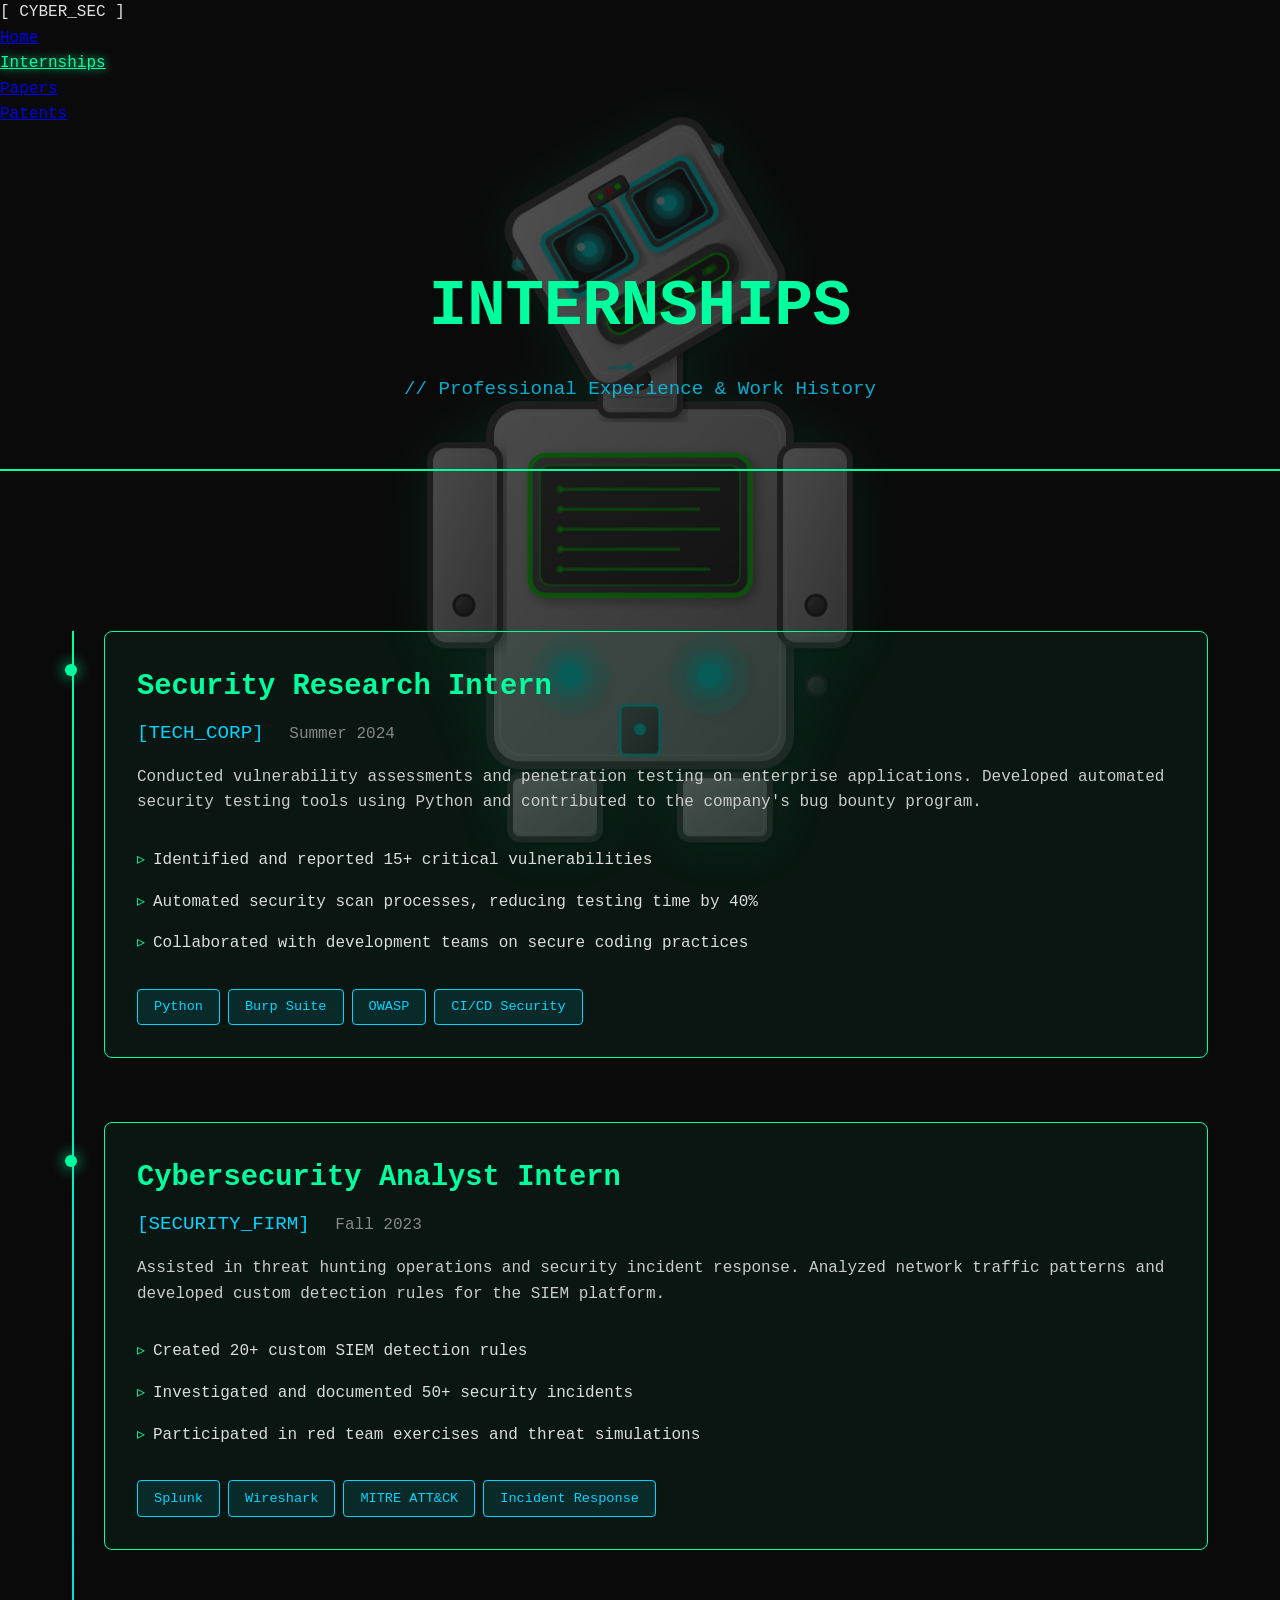
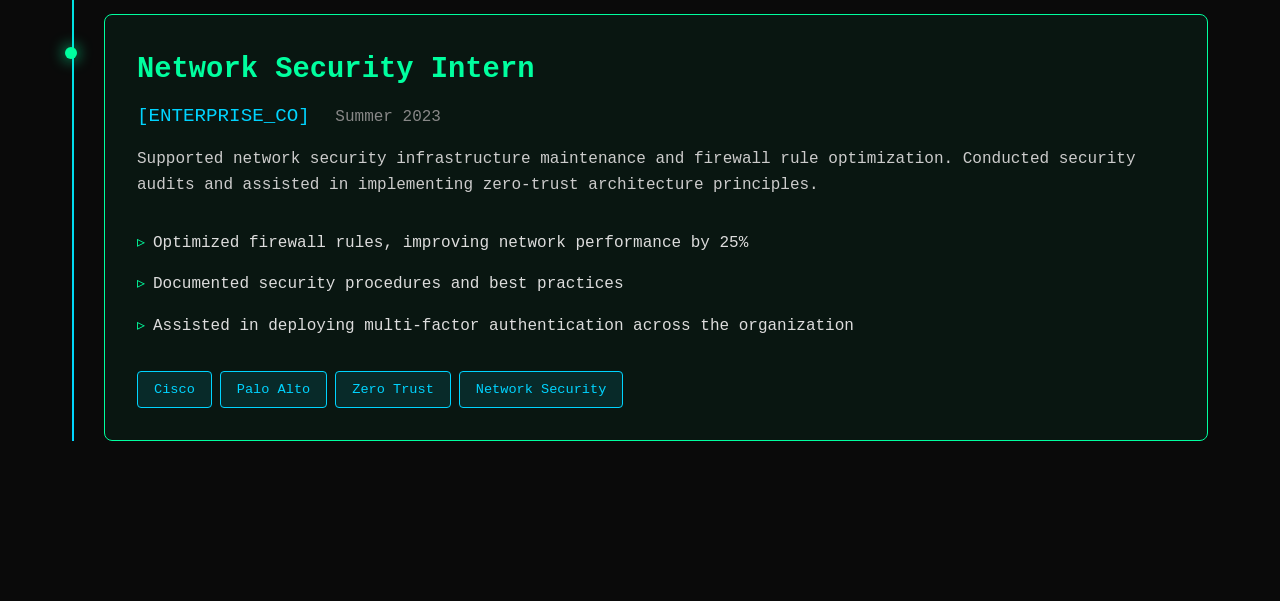
==== internships.html @ 196f6149 "Technical Specification ## ✅ **Loading Screen** - Sequential thrilling messages: "INITIALIZING SYSTE" ====
<!DOCTYPE html>
<html lang="en">
<head>
    <meta charset="UTF-8">
    <meta name="viewport" content="width=device-width, initial-scale=1.0">
    <meta name="description" content="Cybersecurity Internships & Work Experience">
    <title>Internships | Cybersecurity Portfolio</title>
    <link rel="stylesheet" href="css/style.css">
    <link rel="stylesheet" href="css/robot.css">
</head>
<body>
    <div id="robot-container">
        <svg xmlns="http://www.w3.org/2000/svg" viewBox="0 0 300 400" width="300" height="400">
            <defs>
                <linearGradient id="bodyGradient" x1="0%" y1="0%" x2="100%" y2="100%">
                    <stop offset="0%" style="stop-color:#E0E0E0;stop-opacity:1" />
                    <stop offset="50%" style="stop-color:#B8B8B8;stop-opacity:1" />
                    <stop offset="100%" style="stop-color:#909090;stop-opacity:1" />
                </linearGradient>
                <linearGradient id="headGradient" x1="0%" y1="0%" x2="100%" y2="100%">
                    <stop offset="0%" style="stop-color:#F0F0F0;stop-opacity:1" />
                    <stop offset="50%" style="stop-color:#C8C8C8;stop-opacity:1" />
                    <stop offset="100%" style="stop-color:#A0A0A0;stop-opacity:1" />
                </linearGradient>
                <linearGradient id="darkMetal" x1="0%" y1="0%" x2="100%" y2="100%">
                    <stop offset="0%" style="stop-color:#707070;stop-opacity:1" />
                    <stop offset="50%" style="stop-color:#505050;stop-opacity:1" />
                    <stop offset="100%" style="stop-color:#303030;stop-opacity:1" />
                </linearGradient>
                <radialGradient id="glowGreen" cx="50%" cy="50%" r="50%">
                    <stop offset="0%" style="stop-color:#00FF00;stop-opacity:1" />
                    <stop offset="100%" style="stop-color:#00FF00;stop-opacity:0.3" />
                </radialGradient>
                <radialGradient id="glowCyan" cx="50%" cy="50%" r="50%">
                    <stop offset="0%" style="stop-color:#00FFFF;stop-opacity:1" />
                    <stop offset="100%" style="stop-color:#00FFFF;stop-opacity:0.3" />
                </radialGradient>
                <filter id="metallic">
                    <feGaussianBlur in="SourceAlpha" stdDeviation="3"/>
                    <feOffset dx="2" dy="2" result="offsetblur"/>
                    <feFlood flood-color="#000000" flood-opacity="0.4"/>
                    <feComposite in2="offsetblur" operator="in"/>
                    <feMerge>
                        <feMergeNode/>
                        <feMergeNode in="SourceGraphic"/>
                    </feMerge>
                </filter>
            </defs>
            
            <g id="robot-body">
                <rect x="75" y="180" width="150" height="180" rx="15" fill="url(#bodyGradient)" stroke="#505050" stroke-width="4" filter="url(#metallic)"/>
                <rect x="80" y="185" width="140" height="170" rx="12" fill="none" stroke="#F0F0F0" stroke-width="1" opacity="0.3"/>
                
                <rect x="45" y="200" width="35" height="100" rx="8" fill="url(#bodyGradient)" stroke="#505050" stroke-width="3" filter="url(#metallic)"/>
                <rect x="220" y="200" width="35" height="100" rx="8" fill="url(#bodyGradient)" stroke="#505050" stroke-width="3" filter="url(#metallic)"/>
                
                <rect x="48" y="205" width="29" height="90" rx="6" fill="none" stroke="#F0F0F0" stroke-width="1" opacity="0.2"/>
                <rect x="223" y="205" width="29" height="90" rx="6" fill="none" stroke="#F0F0F0" stroke-width="1" opacity="0.2"/>
                
                <circle cx="62" cy="280" r="5" fill="url(#darkMetal)" stroke="#303030" stroke-width="1.5"/>
                <circle cx="62" cy="320" r="5" fill="url(#darkMetal)" stroke="#303030" stroke-width="1.5"/>
                <circle cx="238" cy="280" r="5" fill="url(#darkMetal)" stroke="#303030" stroke-width="1.5"/>
                <circle cx="238" cy="320" r="5" fill="url(#darkMetal)" stroke="#303030" stroke-width="1.5"/>
                
                <rect x="85" y="365" width="45" height="32" rx="5" fill="url(#bodyGradient)" stroke="#505050" stroke-width="3" filter="url(#metallic)"/>
                <rect x="170" y="365" width="45" height="32" rx="5" fill="url(#bodyGradient)" stroke="#505050" stroke-width="3" filter="url(#metallic)"/>
                <rect x="88" y="368" width="39" height="26" rx="3" fill="none" stroke="#F0F0F0" stroke-width="1" opacity="0.2"/>
                <rect x="173" y="368" width="39" height="26" rx="3" fill="none" stroke="#F0F0F0" stroke-width="1" opacity="0.2"/>
                
                <rect x="95" y="205" width="110" height="70" rx="8" fill="url(#darkMetal)" stroke="#00FF00" stroke-width="2.5" opacity="0.9" filter="url(#metallic)"/>
                <rect x="100" y="210" width="100" height="60" rx="5" fill="#1A1A1A" stroke="#00FF00" stroke-width="1" opacity="0.5"/>
                
                <line x1="110" y1="222" x2="190" y2="222" stroke="#00FF00" stroke-width="1.5" opacity="0.7"/>
                <line x1="110" y1="232" x2="180" y2="232" stroke="#00FF00" stroke-width="1.5" opacity="0.7"/>
                <line x1="110" y1="242" x2="190" y2="242" stroke="#00FF00" stroke-width="1.5" opacity="0.7"/>
                <line x1="110" y1="252" x2="170" y2="252" stroke="#00FF00" stroke-width="1.5" opacity="0.7"/>
                <line x1="110" y1="262" x2="185" y2="262" stroke="#00FF00" stroke-width="1.5" opacity="0.7"/>
                
                <circle cx="110" cy="222" r="2" fill="url(#glowGreen)"/>
                <circle cx="110" cy="232" r="2" fill="url(#glowGreen)"/>
                <circle cx="110" cy="242" r="2" fill="url(#glowGreen)"/>
                <circle cx="110" cy="252" r="2" fill="url(#glowGreen)"/>
                <circle cx="110" cy="262" r="2" fill="url(#glowGreen)"/>
                
                <circle cx="115" cy="315" r="20" fill="url(#glowCyan)" opacity="0.4" filter="url(#metallic)"/>
                <circle cx="115" cy="315" r="12" fill="url(#glowCyan)" opacity="0.8"/>
                <circle cx="115" cy="315" r="6" fill="#00FFFF"/>
                <circle cx="185" cy="315" r="20" fill="url(#glowCyan)" opacity="0.4" filter="url(#metallic)"/>
                <circle cx="185" cy="315" r="12" fill="url(#glowCyan)" opacity="0.8"/>
                <circle cx="185" cy="315" r="6" fill="#00FFFF"/>
                
                <rect x="140" y="330" width="20" height="25" rx="3" fill="url(#darkMetal)" stroke="#00FFFF" stroke-width="1.5" opacity="0.8"/>
                <circle cx="150" cy="342" r="3" fill="#00FFFF" opacity="0.9"/>
            </g>
            
            <g id="robot-neck">
                <rect x="130" y="150" width="40" height="35" rx="5" fill="url(#bodyGradient)" stroke="#505050" stroke-width="3" filter="url(#metallic)"/>
                <rect x="133" y="153" width="34" height="29" rx="3" fill="none" stroke="#F0F0F0" stroke-width="1" opacity="0.2"/>
                <circle cx="150" cy="167" r="5" fill="url(#darkMetal)" stroke="#303030" stroke-width="1"/>
                <line x1="135" y1="158" x2="165" y2="158" stroke="#707070" stroke-width="1" opacity="0.5"/>
                <line x1="135" y1="176" x2="165" y2="176" stroke="#707070" stroke-width="1" opacity="0.5"/>
            </g>
            
            <g id="robot-head" transform-origin="150 100">
                <rect x="95" y="55" width="110" height="100" rx="12" fill="url(#headGradient)" stroke="#505050" stroke-width="4" filter="url(#metallic)"/>
                <rect x="100" y="60" width="100" height="90" rx="10" fill="none" stroke="#F0F0F0" stroke-width="1" opacity="0.3"/>
                
                <rect x="108" y="72" width="38" height="35" rx="5" fill="url(#darkMetal)" stroke="#00FFFF" stroke-width="2.5" filter="url(#metallic)"/>
                <rect x="154" y="72" width="38" height="35" rx="5" fill="url(#darkMetal)" stroke="#00FFFF" stroke-width="2.5" filter="url(#metallic)"/>
                
                <rect x="112" y="76" width="30" height="27" rx="3" fill="#0A0A0A" stroke="#00FFFF" stroke-width="1" opacity="0.7"/>
                <rect x="158" y="76" width="30" height="27" rx="3" fill="#0A0A0A" stroke="#00FFFF" stroke-width="1" opacity="0.7"/>
                
                <circle cx="127" cy="89" r="12" fill="url(#glowCyan)" opacity="0.5"/>
                <circle cx="127" cy="89" r="8" fill="url(#glowCyan)" opacity="0.9"/>
                <circle cx="127" cy="89" r="4" fill="#00FFFF"/>
                <circle cx="173" cy="89" r="12" fill="url(#glowCyan)" opacity="0.5"/>
                <circle cx="173" cy="89" r="8" fill="url(#glowCyan)" opacity="0.9"/>
                <circle cx="173" cy="89" r="4" fill="#00FFFF"/>
                
                <circle cx="124" cy="86" r="2" fill="#FFFFFF" opacity="0.8"/>
                <circle cx="170" cy="86" r="2" fill="#FFFFFF" opacity="0.8"/>
                
                <rect x="112" y="118" width="76" height="20" rx="10" fill="url(#darkMetal)" stroke="#505050" stroke-width="2.5" filter="url(#metallic)"/>
                <rect x="116" y="122" width="68" height="12" rx="6" fill="#2A2A2A" stroke="#00FF00" stroke-width="1"/>
                
                <rect x="122" y="126" width="8" height="4" rx="1" fill="url(#glowGreen)"/>
                <rect x="134" y="126" width="8" height="4" rx="1" fill="url(#glowGreen)"/>
                <rect x="146" y="126" width="8" height="4" rx="1" fill="url(#glowGreen)"/>
                <rect x="158" y="126" width="8" height="4" rx="1" fill="url(#glowGreen)"/>
                <rect x="170" y="126" width="8" height="4" rx="1" fill="url(#glowGreen)"/>
                
                <polygon points="90,78 95,70 95,86" fill="url(#bodyGradient)" stroke="#505050" stroke-width="2" filter="url(#metallic)"/>
                <polygon points="210,78 205,70 205,86" fill="url(#bodyGradient)" stroke="#505050" stroke-width="2" filter="url(#metallic)"/>
                
                <circle cx="92" cy="78" r="3" fill="#00FFFF" opacity="0.6"/>
                <circle cx="208" cy="78" r="3" fill="#00FFFF" opacity="0.6"/>
                
                <line x1="105" y1="145" x2="115" y2="150" stroke="#00FFFF" stroke-width="1.5" opacity="0.7"/>
                <line x1="185" y1="145" x2="195" y2="150" stroke="#00FFFF" stroke-width="1.5" opacity="0.7"/>
                <circle cx="115" cy="150" r="2" fill="#00FFFF" opacity="0.8"/>
                <circle cx="195" cy="150" r="2" fill="#00FFFF" opacity="0.8"/>
                
                <rect x="140" y="65" width="20" height="8" rx="2" fill="url(#darkMetal)" stroke="#303030" stroke-width="1"/>
                <circle cx="145" cy="69" r="1.5" fill="#00FF00"/>
                <circle cx="150" cy="69" r="1.5" fill="#FF0000"/>
                <circle cx="155" cy="69" r="1.5" fill="#00FF00"/>
            </g>
        </svg>
    </div>
    
    <nav id="main-nav">
        <div class="nav-container">
            <div class="nav-logo">
                <span class="logo-bracket">[</span>
                <span class="logo-text">CYBER_SEC</span>
                <span class="logo-bracket">]</span>
            </div>
            <ul class="nav-menu">
                <li><a href="index.html" class="nav-link">Home</a></li>
                <li><a href="internships.html" class="nav-link active">Internships</a></li>
                <li><a href="papers.html" class="nav-link">Papers</a></li>
                <li><a href="patents.html" class="nav-link">Patents</a></li>
            </ul>
        </div>
    </nav>

    <main id="main-content">
        <section class="page-hero">
            <div class="container">
                <h1 class="page-title glitch" data-text="INTERNSHIPS">INTERNSHIPS</h1>
                <p class="page-subtitle">
                    <span class="code-comment">// Professional Experience & Work History</span>
                </p>
            </div>
        </section>

        <section class="section">
            <div class="container">
                <div class="experience-timeline">
                    <div class="experience-item">
                        <div class="experience-header">
                            <h3 class="experience-title">Security Research Intern</h3>
                            <span class="experience-company">[TECH_CORP]</span>
                            <span class="experience-date">Summer 2024</span>
                        </div>
                        <div class="experience-description">
                            <p>
                                Conducted vulnerability assessments and penetration testing on enterprise applications.
                                Developed automated security testing tools using Python and contributed to the company's
                                bug bounty program.
                            </p>
                            <ul class="experience-highlights">
                                <li><span class="bullet">▹</span>Identified and reported 15+ critical vulnerabilities</li>
                                <li><span class="bullet">▹</span>Automated security scan processes, reducing testing time by 40%</li>
                                <li><span class="bullet">▹</span>Collaborated with development teams on secure coding practices</li>
                            </ul>
                            <div class="experience-tech">
                                <span class="tech-tag">Python</span>
                                <span class="tech-tag">Burp Suite</span>
                                <span class="tech-tag">OWASP</span>
                                <span class="tech-tag">CI/CD Security</span>
                            </div>
                        </div>
                    </div>

                    <div class="experience-item">
                        <div class="experience-header">
                            <h3 class="experience-title">Cybersecurity Analyst Intern</h3>
                            <span class="experience-company">[SECURITY_FIRM]</span>
                            <span class="experience-date">Fall 2023</span>
                        </div>
                        <div class="experience-description">
                            <p>
                                Assisted in threat hunting operations and security incident response. Analyzed network
                                traffic patterns and developed custom detection rules for the SIEM platform.
                            </p>
                            <ul class="experience-highlights">
                                <li><span class="bullet">▹</span>Created 20+ custom SIEM detection rules</li>
                                <li><span class="bullet">▹</span>Investigated and documented 50+ security incidents</li>
                                <li><span class="bullet">▹</span>Participated in red team exercises and threat simulations</li>
                            </ul>
                            <div class="experience-tech">
                                <span class="tech-tag">Splunk</span>
                                <span class="tech-tag">Wireshark</span>
                                <span class="tech-tag">MITRE ATT&CK</span>
                                <span class="tech-tag">Incident Response</span>
                            </div>
                        </div>
                    </div>

                    <div class="experience-item">
                        <div class="experience-header">
                            <h3 class="experience-title">Network Security Intern</h3>
                            <span class="experience-company">[ENTERPRISE_CO]</span>
                            <span class="experience-date">Summer 2023</span>
                        </div>
                        <div class="experience-description">
                            <p>
                                Supported network security infrastructure maintenance and firewall rule optimization.
                                Conducted security audits and assisted in implementing zero-trust architecture principles.
                            </p>
                            <ul class="experience-highlights">
                                <li><span class="bullet">▹</span>Optimized firewall rules, improving network performance by 25%</li>
                                <li><span class="bullet">▹</span>Documented security procedures and best practices</li>
                                <li><span class="bullet">▹</span>Assisted in deploying multi-factor authentication across the organization</li>
                            </ul>
                            <div class="experience-tech">
                                <span class="tech-tag">Cisco</span>
                                <span class="tech-tag">Palo Alto</span>
                                <span class="tech-tag">Zero Trust</span>
                                <span class="tech-tag">Network Security</span>
                            </div>
                        </div>
                    </div>
                </div>
            </div>
        </section>
    </main>

    <script src="js/main.js"></script>
    <script src="js/robot-tracker.js"></script>
</body>
</html>
---- css/style.css ----
* {
    margin: 0;
    padding: 0;
    box-sizing: border-box;
}

body {
    font-family: 'Courier New', 'Fira Code', monospace;
    background-color: #0a0a0a;
    color: #e0e0e0;
    overflow-x: hidden;
    line-height: 1.6;
}

#main-content {
    position: relative;
    z-index: 1;
}

.container {
    max-width: 1200px;
    margin: 0 auto;
    padding: 0 2rem;
}

.section {
    padding: 6rem 0;
    min-height: 100vh;
}

.section-dark {
    background-color: #0f0f0f;
}

.nav-link.active {
    color: #00ff9f !important;
    text-shadow: 0 0 10px #00ff9f;
}

.page-hero {
    padding: 8rem 0 4rem;
    text-align: center;
    border-bottom: 2px solid #00ff9f;
    margin-bottom: 4rem;
}

.page-title {
    font-size: 4rem;
    margin-bottom: 1rem;
    color: #00ff9f;
    position: relative;
    display: inline-block;
}

.page-subtitle {
    font-size: 1.2rem;
    color: #00d4ff;
    opacity: 0.8;
}

.experience-timeline {
    position: relative;
    padding-left: 2rem;
}

.experience-timeline::before {
    content: '';
    position: absolute;
    left: 0;
    top: 0;
    bottom: 0;
    width: 2px;
    background: linear-gradient(180deg, #00ff9f 0%, #00d4ff 100%);
}

.experience-item {
    position: relative;
    margin-bottom: 4rem;
    padding: 2rem;
    background: rgba(0, 255, 159, 0.05);
    border: 1px solid #00ff9f;
    border-radius: 8px;
    transition: all 0.3s ease;
}

.experience-item::before {
    content: '';
    position: absolute;
    left: -2.5rem;
    top: 2rem;
    width: 12px;
    height: 12px;
    background: #00ff9f;
    border-radius: 50%;
    box-shadow: 0 0 15px #00ff9f;
}

.experience-item:hover {
    transform: translateX(10px);
    background: rgba(0, 255, 159, 0.1);
    box-shadow: 0 0 30px rgba(0, 255, 159, 0.3);
}

.experience-header {
    margin-bottom: 1rem;
}

.experience-title {
    font-size: 1.8rem;
    color: #00ff9f;
    margin-bottom: 0.5rem;
}

.experience-company {
    color: #00d4ff;
    font-size: 1.2rem;
    margin-right: 1rem;
}

.experience-date {
    color: #888;
    font-size: 1rem;
}

.experience-description p {
    margin-bottom: 1rem;
    color: #ccc;
}

.experience-highlights {
    list-style: none;
    margin: 1.5rem 0;
}

.experience-highlights li {
    padding: 0.5rem 0;
    color: #ddd;
}

.bullet {
    color: #00ff9f;
    margin-right: 0.5rem;
}

.experience-tech {
    display: flex;
    flex-wrap: wrap;
    gap: 0.5rem;
    margin-top: 1.5rem;
}

.tech-tag {
    padding: 0.4rem 1rem;
    background: rgba(0, 212, 255, 0.1);
    border: 1px solid #00d4ff;
    border-radius: 4px;
    font-size: 0.85rem;
    color: #00d4ff;
    transition: all 0.3s ease;
}

.tech-tag:hover {
    background: rgba(0, 212, 255, 0.2);
    box-shadow: 0 0 10px rgba(0, 212, 255, 0.5);
}

.papers-grid {
    display: grid;
    grid-template-columns: repeat(auto-fill, minmax(450px, 1fr));
    gap: 2rem;
}

.paper-card {
    background: rgba(0, 255, 159, 0.05);
    border: 1px solid #00ff9f;
    border-radius: 8px;
    padding: 2rem;
    transition: all 0.3s ease;
}

.paper-card:hover {
    transform: translateY(-5px);
    background: rgba(0, 255, 159, 0.1);
    box-shadow: 0 10px 40px rgba(0, 255, 159, 0.2);
}

.paper-header {
    display: flex;
    justify-content: space-between;
    align-items: center;
    margin-bottom: 1rem;
}

.paper-status {
    padding: 0.3rem 0.8rem;
    background: rgba(0, 255, 159, 0.2);
    border: 1px solid #00ff9f;
    border-radius: 4px;
    font-size: 0.75rem;
    color: #00ff9f;
    font-weight: bold;
}

.paper-status-review {
    background: rgba(255, 165, 0, 0.2);
    border-color: #ffa500;
    color: #ffa500;
}

.paper-year {
    color: #888;
    font-size: 0.9rem;
}

.paper-title {
    font-size: 1.4rem;
    color: #00ff9f;
    margin-bottom: 1rem;
    line-height: 1.4;
}

.paper-authors {
    color: #aaa;
    margin-bottom: 0.5rem;
    font-size: 0.95rem;
}

.author-me {
    color: #00d4ff;
    font-weight: bold;
}

.paper-venue {
    color: #00d4ff;
    font-style: italic;
    margin-bottom: 1rem;
    font-size: 0.95rem;
}

.paper-abstract {
    color: #ccc;
    margin: 1rem 0;
    font-size: 0.95rem;
    line-height: 1.6;
}

.paper-links {
    display: flex;
    gap: 1rem;
    margin: 1rem 0;
}

.paper-link {
    color: #00d4ff;
    text-decoration: none;
    font-size: 0.9rem;
    transition: all 0.3s ease;
}

.paper-link:hover {
    color: #00ff9f;
    text-shadow: 0 0 10px #00ff9f;
}

.paper-tags {
    display: flex;
    flex-wrap: wrap;
    gap: 0.5rem;
    margin-top: 1rem;
}

.tag {
    padding: 0.3rem 0.8rem;
    background: rgba(0, 212, 255, 0.1);
    border: 1px solid #00d4ff;
    border-radius: 4px;
    font-size: 0.75rem;
    color: #00d4ff;
}

.patents-list {
    display: flex;
    flex-direction: column;
    gap: 3rem;
}

.patent-item {
    background: rgba(0, 255, 159, 0.05);
    border: 2px solid #00ff9f;
    border-radius: 8px;
    padding: 2.5rem;
    transition: all 0.3s ease;
}

.patent-item:hover {
    background: rgba(0, 255, 159, 0.1);
    box-shadow: 0 0 40px rgba(0, 255, 159, 0.2);
    border-color: #00d4ff;
}

.patent-header {
    display: flex;
    justify-content: space-between;
    align-items: center;
    margin-bottom: 1.5rem;
}

.patent-status {
    padding: 0.4rem 1rem;
    background: rgba(0, 255, 159, 0.2);
    border: 1px solid #00ff9f;
    border-radius: 4px;
    font-size: 0.85rem;
    color: #00ff9f;
    font-weight: bold;
}

.patent-status-pending {
    background: rgba(255, 165, 0, 0.2);
    border-color: #ffa500;
    color: #ffa500;
}

.patent-number {
    color: #00d4ff;
    font-family: monospace;
    font-size: 0.95rem;
}

.patent-title {
    font-size: 1.8rem;
    color: #00ff9f;
    margin-bottom: 1.5rem;
    line-height: 1.4;
}

.patent-meta {
    margin-bottom: 1.5rem;
    padding: 1rem;
    background: rgba(0, 0, 0, 0.3);
    border-left: 3px solid #00d4ff;
}

.patent-meta div {
    margin-bottom: 0.5rem;
    color: #ccc;
}

.patent-meta strong {
    color: #00d4ff;
}

.patent-dates {
    display: flex;
    gap: 2rem;
}

.patent-abstract {
    margin-bottom: 1.5rem;
}

.patent-abstract strong {
    color: #00ff9f;
    display: block;
    margin-bottom: 0.5rem;
}

.patent-abstract p {
    color: #ccc;
    line-height: 1.7;
}

.patent-claims {
    margin-bottom: 1.5rem;
}

.patent-claims strong {
    color: #00ff9f;
    display: block;
    margin-bottom: 0.5rem;
}

.patent-claims ul {
    list-style: none;
    padding-left: 1rem;
}

.patent-claims li {
    padding: 0.5rem 0;
    color: #ddd;
    position: relative;
}

.patent-claims li::before {
    content: '▹';
    position: absolute;
    left: -1rem;
    color: #00d4ff;
}

.patent-links {
    display: flex;
    gap: 1.5rem;
}

.patent-link {
    color: #00d4ff;
    text-decoration: none;
    font-size: 1rem;
    transition: all 0.3s ease;
}

.patent-link:hover {
    color: #00ff9f;
    text-shadow: 0 0 10px #00ff9f;
}

@media (max-width: 768px) {
    .page-title {
        font-size: 2.5rem;
    }
    
    .papers-grid {
        grid-template-columns: 1fr;
    }
    
    .experience-timeline {
        padding-left: 1rem;
    }
    
    .experience-item::before {
        left: -1.5rem;
    }
    
    .patent-header {
        flex-direction: column;
        align-items: flex-start;
        gap: 0.5rem;
    }
}
---- css/robot.css ----
#robot-container {
    position: fixed;
    top: 50%;
    left: 50%;
    transform: translate(-50%, -50%);
    z-index: 0;
    pointer-events: none;
    opacity: 0.3;
}

#robot-container svg {
    width: 600px;
    height: 800px;
    filter: drop-shadow(0 0 30px rgba(0, 255, 159, 0.3));
}

#robot-head {
    transform-origin: 150px 100px;
    transition: transform 0.15s ease-out;
    will-change: transform;
}

@media (max-width: 1024px) {
    #robot-container svg {
        width: 450px;
        height: 600px;
    }
}

@media (max-width: 768px) {
    #robot-container svg {
        width: 300px;
        height: 400px;
    }
    #robot-container {
        opacity: 0.2;
    }
}
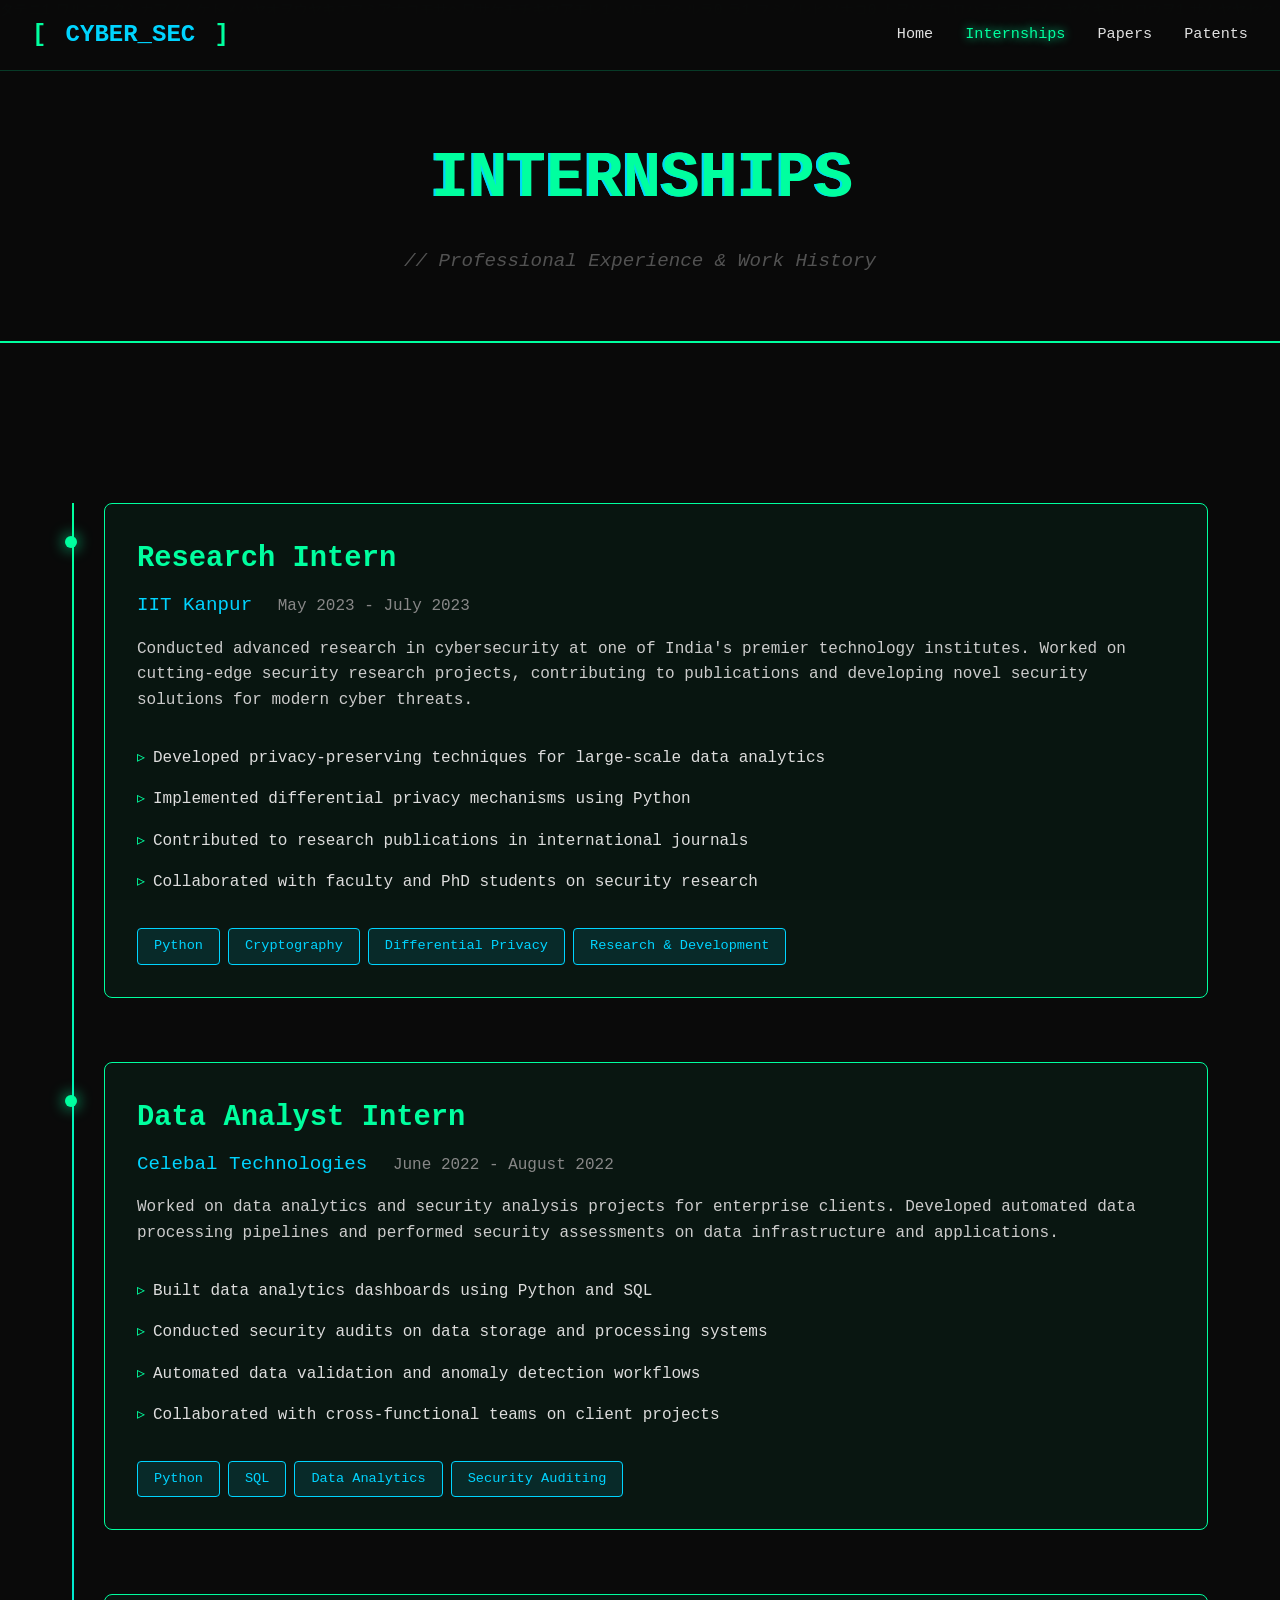
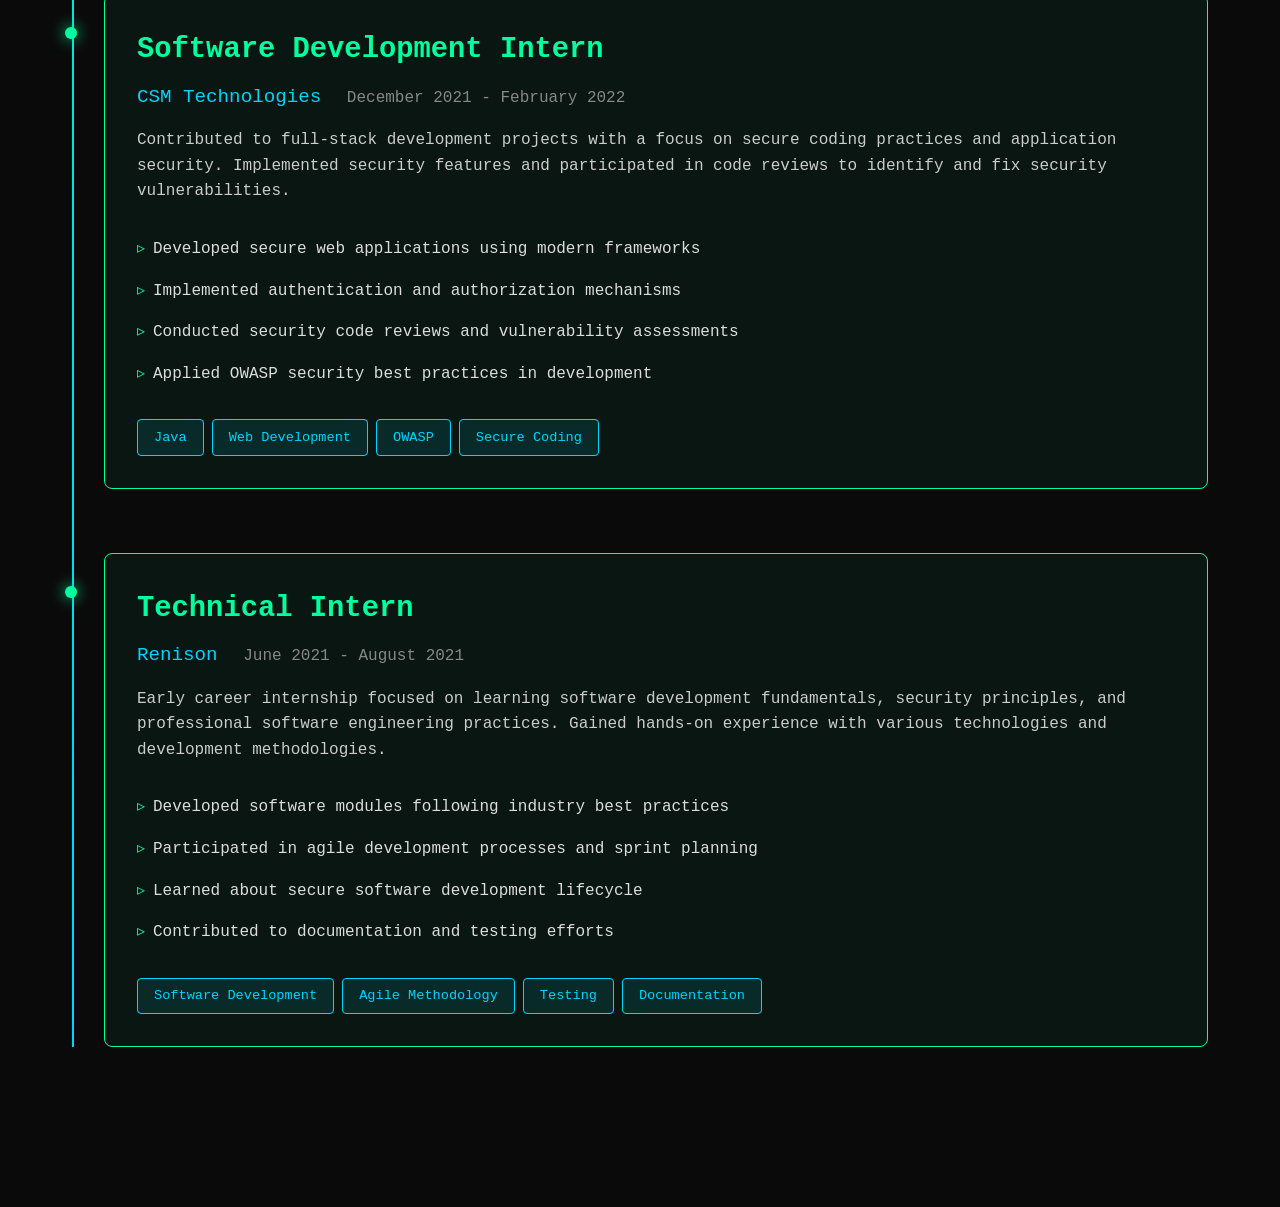
==== commit 1672f3ff: "Technical Specification I'm ready to help! The portfolio website is complete and fully personalized." ====
--- a/internships.html
+++ b/internships.html
@@ -4,12 +4,16 @@
     <meta charset="UTF-8">
     <meta name="viewport" content="width=device-width, initial-scale=1.0">
     <meta name="description" content="Cybersecurity Internships & Work Experience">
-    <title>Internships | Cybersecurity Portfolio</title>
+    <title>Internships | Mansi Ganga Nayak</title>
     <link rel="stylesheet" href="css/style.css">
-    <link rel="stylesheet" href="css/robot.css">
 </head>
 <body>
-    <div id="robot-container">
+    <div id="cyber-background">
+        <canvas id="matrix-canvas"></canvas>
+        <div class="circuit-overlay"></div>
+    </div>
+    
+    <div id="robot-container" style="display: none;">
         <svg xmlns="http://www.w3.org/2000/svg" viewBox="0 0 300 400" width="300" height="400">
             <defs>
                 <linearGradient id="bodyGradient" x1="0%" y1="0%" x2="100%" y2="100%">
@@ -180,76 +184,108 @@
                 <div class="experience-timeline">
                     <div class="experience-item">
                         <div class="experience-header">
-                            <h3 class="experience-title">Security Research Intern</h3>
-                            <span class="experience-company">[TECH_CORP]</span>
-                            <span class="experience-date">Summer 2024</span>
+                            <h3 class="experience-title">Research Intern</h3>
+                            <span class="experience-company">IIT Kanpur</span>
+                            <span class="experience-date">May 2023 - July 2023</span>
                         </div>
                         <div class="experience-description">
                             <p>
-                                Conducted vulnerability assessments and penetration testing on enterprise applications.
-                                Developed automated security testing tools using Python and contributed to the company's
-                                bug bounty program.
+                                Conducted advanced research in cybersecurity at one of India's premier technology institutes.
+                                Worked on cutting-edge security research projects, contributing to publications and developing
+                                novel security solutions for modern cyber threats.
                             </p>
                             <ul class="experience-highlights">
-                                <li><span class="bullet">▹</span>Identified and reported 15+ critical vulnerabilities</li>
-                                <li><span class="bullet">▹</span>Automated security scan processes, reducing testing time by 40%</li>
-                                <li><span class="bullet">▹</span>Collaborated with development teams on secure coding practices</li>
+                                <li><span class="bullet">▹</span>Developed privacy-preserving techniques for large-scale data analytics</li>
+                                <li><span class="bullet">▹</span>Implemented differential privacy mechanisms using Python</li>
+                                <li><span class="bullet">▹</span>Contributed to research publications in international journals</li>
+                                <li><span class="bullet">▹</span>Collaborated with faculty and PhD students on security research</li>
                             </ul>
                             <div class="experience-tech">
                                 <span class="tech-tag">Python</span>
-                                <span class="tech-tag">Burp Suite</span>
-                                <span class="tech-tag">OWASP</span>
-                                <span class="tech-tag">CI/CD Security</span>
+                                <span class="tech-tag">Cryptography</span>
+                                <span class="tech-tag">Differential Privacy</span>
+                                <span class="tech-tag">Research & Development</span>
                             </div>
                         </div>
                     </div>
 
                     <div class="experience-item">
                         <div class="experience-header">
-                            <h3 class="experience-title">Cybersecurity Analyst Intern</h3>
-                            <span class="experience-company">[SECURITY_FIRM]</span>
-                            <span class="experience-date">Fall 2023</span>
+                            <h3 class="experience-title">Data Analyst Intern</h3>
+                            <span class="experience-company">Celebal Technologies</span>
+                            <span class="experience-date">June 2022 - August 2022</span>
                         </div>
                         <div class="experience-description">
                             <p>
-                                Assisted in threat hunting operations and security incident response. Analyzed network
-                                traffic patterns and developed custom detection rules for the SIEM platform.
+                                Worked on data analytics and security analysis projects for enterprise clients.
+                                Developed automated data processing pipelines and performed security assessments
+                                on data infrastructure and applications.
                             </p>
                             <ul class="experience-highlights">
-                                <li><span class="bullet">▹</span>Created 20+ custom SIEM detection rules</li>
-                                <li><span class="bullet">▹</span>Investigated and documented 50+ security incidents</li>
-                                <li><span class="bullet">▹</span>Participated in red team exercises and threat simulations</li>
+                                <li><span class="bullet">▹</span>Built data analytics dashboards using Python and SQL</li>
+                                <li><span class="bullet">▹</span>Conducted security audits on data storage and processing systems</li>
+                                <li><span class="bullet">▹</span>Automated data validation and anomaly detection workflows</li>
+                                <li><span class="bullet">▹</span>Collaborated with cross-functional teams on client projects</li>
                             </ul>
                             <div class="experience-tech">
-                                <span class="tech-tag">Splunk</span>
-                                <span class="tech-tag">Wireshark</span>
-                                <span class="tech-tag">MITRE ATT&CK</span>
-                                <span class="tech-tag">Incident Response</span>
+                                <span class="tech-tag">Python</span>
+                                <span class="tech-tag">SQL</span>
+                                <span class="tech-tag">Data Analytics</span>
+                                <span class="tech-tag">Security Auditing</span>
                             </div>
                         </div>
                     </div>
 
                     <div class="experience-item">
                         <div class="experience-header">
-                            <h3 class="experience-title">Network Security Intern</h3>
-                            <span class="experience-company">[ENTERPRISE_CO]</span>
-                            <span class="experience-date">Summer 2023</span>
+                            <h3 class="experience-title">Software Development Intern</h3>
+                            <span class="experience-company">CSM Technologies</span>
+                            <span class="experience-date">December 2021 - February 2022</span>
                         </div>
                         <div class="experience-description">
                             <p>
-                                Supported network security infrastructure maintenance and firewall rule optimization.
-                                Conducted security audits and assisted in implementing zero-trust architecture principles.
+                                Contributed to full-stack development projects with a focus on secure coding practices
+                                and application security. Implemented security features and participated in code reviews
+                                to identify and fix security vulnerabilities.
                             </p>
                             <ul class="experience-highlights">
-                                <li><span class="bullet">▹</span>Optimized firewall rules, improving network performance by 25%</li>
-                                <li><span class="bullet">▹</span>Documented security procedures and best practices</li>
-                                <li><span class="bullet">▹</span>Assisted in deploying multi-factor authentication across the organization</li>
+                                <li><span class="bullet">▹</span>Developed secure web applications using modern frameworks</li>
+                                <li><span class="bullet">▹</span>Implemented authentication and authorization mechanisms</li>
+                                <li><span class="bullet">▹</span>Conducted security code reviews and vulnerability assessments</li>
+                                <li><span class="bullet">▹</span>Applied OWASP security best practices in development</li>
                             </ul>
                             <div class="experience-tech">
-                                <span class="tech-tag">Cisco</span>
-                                <span class="tech-tag">Palo Alto</span>
-                                <span class="tech-tag">Zero Trust</span>
-                                <span class="tech-tag">Network Security</span>
+                                <span class="tech-tag">Java</span>
+                                <span class="tech-tag">Web Development</span>
+                                <span class="tech-tag">OWASP</span>
+                                <span class="tech-tag">Secure Coding</span>
+                            </div>
+                        </div>
+                    </div>
+
+                    <div class="experience-item">
+                        <div class="experience-header">
+                            <h3 class="experience-title">Technical Intern</h3>
+                            <span class="experience-company">Renison</span>
+                            <span class="experience-date">June 2021 - August 2021</span>
+                        </div>
+                        <div class="experience-description">
+                            <p>
+                                Early career internship focused on learning software development fundamentals,
+                                security principles, and professional software engineering practices. Gained hands-on
+                                experience with various technologies and development methodologies.
+                            </p>
+                            <ul class="experience-highlights">
+                                <li><span class="bullet">▹</span>Developed software modules following industry best practices</li>
+                                <li><span class="bullet">▹</span>Participated in agile development processes and sprint planning</li>
+                                <li><span class="bullet">▹</span>Learned about secure software development lifecycle</li>
+                                <li><span class="bullet">▹</span>Contributed to documentation and testing efforts</li>
+                            </ul>
+                            <div class="experience-tech">
+                                <span class="tech-tag">Software Development</span>
+                                <span class="tech-tag">Agile Methodology</span>
+                                <span class="tech-tag">Testing</span>
+                                <span class="tech-tag">Documentation</span>
                             </div>
                         </div>
                     </div>
@@ -258,7 +294,7 @@
         </section>
     </main>
 
+    <script src="js/cyber-background.js"></script>
     <script src="js/main.js"></script>
-    <script src="js/robot-tracker.js"></script>
 </body>
 </html>
--- a/css/style.css
+++ b/css/style.css
@@ -12,9 +12,545 @@
     line-height: 1.6;
 }
 
+#cyber-background {
+    position: fixed;
+    top: 0;
+    left: 0;
+    width: 100%;
+    height: 100%;
+    z-index: 0;
+    pointer-events: none;
+}
+
+#matrix-canvas {
+    width: 100%;
+    height: 100%;
+    opacity: 0.3;
+}
+
+.circuit-overlay {
+    position: absolute;
+    top: 0;
+    left: 0;
+    width: 100%;
+    height: 100%;
+    background: 
+        linear-gradient(90deg, transparent 99%, rgba(0, 255, 159, 0.03) 100%),
+        linear-gradient(0deg, transparent 99%, rgba(0, 255, 159, 0.03) 100%);
+    background-size: 50px 50px;
+    opacity: 0.1;
+}
+
 #main-content {
     position: relative;
     z-index: 1;
+}
+
+#main-nav {
+    position: fixed;
+    top: 0;
+    left: 0;
+    width: 100%;
+    background: rgba(10, 10, 10, 0.95);
+    backdrop-filter: blur(10px);
+    border-bottom: 1px solid rgba(0, 255, 159, 0.2);
+    z-index: 100;
+}
+
+.nav-container {
+    max-width: 1400px;
+    margin: 0 auto;
+    padding: 1rem 2rem;
+    display: flex;
+    justify-content: space-between;
+    align-items: center;
+}
+
+.nav-logo {
+    font-size: 1.5rem;
+    font-weight: bold;
+}
+
+.logo-bracket {
+    color: #00ff9f;
+}
+
+.logo-text {
+    color: #00d4ff;
+    margin: 0 0.3rem;
+}
+
+.nav-menu {
+    display: flex;
+    list-style: none;
+    gap: 2rem;
+    align-items: center;
+}
+
+.nav-link {
+    color: #e0e0e0;
+    text-decoration: none;
+    font-size: 0.95rem;
+    transition: all 0.3s ease;
+    position: relative;
+}
+
+.nav-link::after {
+    content: '';
+    position: absolute;
+    bottom: -5px;
+    left: 0;
+    width: 0;
+    height: 2px;
+    background: #00ff9f;
+    transition: width 0.3s ease;
+}
+
+.nav-link:hover {
+    color: #00ff9f;
+}
+
+.nav-link:hover::after {
+    width: 100%;
+}
+
+.hero-section {
+    min-height: 100vh;
+    display: flex;
+    align-items: center;
+    justify-content: center;
+    text-align: center;
+    padding: 8rem 2rem 4rem;
+}
+
+.hero-content {
+    max-width: 900px;
+}
+
+.hero-title {
+    font-size: 5rem;
+    color: #00ff9f;
+    margin-bottom: 1.5rem;
+    font-weight: bold;
+}
+
+.glitch {
+    position: relative;
+}
+
+.glitch::before,
+.glitch::after {
+    content: attr(data-text);
+    position: absolute;
+    top: 0;
+    left: 0;
+    width: 100%;
+    height: 100%;
+}
+
+.glitch::before {
+    left: 2px;
+    text-shadow: -2px 0 #00d4ff;
+    clip: rect(24px, 550px, 90px, 0);
+    animation: glitch-anim 3s infinite linear alternate-reverse;
+}
+
+.glitch::after {
+    left: -2px;
+    text-shadow: -2px 0 #ff00de;
+    clip: rect(85px, 550px, 140px, 0);
+    animation: glitch-anim 2s infinite linear alternate-reverse;
+}
+
+@keyframes glitch-anim {
+    0% {
+        clip: rect(60px, 9999px, 5px, 0);
+    }
+    20% {
+        clip: rect(10px, 9999px, 90px, 0);
+    }
+    40% {
+        clip: rect(85px, 9999px, 40px, 0);
+    }
+    60% {
+        clip: rect(20px, 9999px, 70px, 0);
+    }
+    80% {
+        clip: rect(50px, 9999px, 30px, 0);
+    }
+    100% {
+        clip: rect(70px, 9999px, 10px, 0);
+    }
+}
+
+.hero-subtitle {
+    font-size: 1.5rem;
+    color: #00d4ff;
+    margin-bottom: 2rem;
+}
+
+.hero-terminal {
+    background: rgba(0, 0, 0, 0.5);
+    border: 1px solid #00ff9f;
+    border-radius: 4px;
+    padding: 1.5rem;
+    margin: 2rem auto;
+    max-width: 600px;
+    text-align: left;
+    font-family: 'Courier New', monospace;
+}
+
+.terminal-prompt {
+    color: #00ff9f;
+}
+
+.terminal-text {
+    color: #00d4ff;
+    margin-left: 0.5rem;
+}
+
+.terminal-cursor {
+    animation: blink 1s step-end infinite;
+    color: #00ff9f;
+}
+
+@keyframes blink {
+    50% {
+        opacity: 0;
+    }
+}
+
+.cta-button {
+    display: inline-block;
+    margin-top: 2rem;
+    padding: 1rem 2.5rem;
+    background: transparent;
+    border: 2px solid #00ff9f;
+    color: #00ff9f;
+    text-decoration: none;
+    font-size: 1.1rem;
+    font-weight: bold;
+    transition: all 0.3s ease;
+}
+
+.cta-button:hover {
+    background: #00ff9f;
+    color: #0a0a0a;
+    box-shadow: 0 0 20px rgba(0, 255, 159, 0.5);
+}
+
+.cta-bracket {
+    margin: 0 0.5rem;
+}
+
+.section-title {
+    font-size: 3rem;
+    color: #00ff9f;
+    margin-bottom: 3rem;
+    text-align: center;
+}
+
+.title-bracket {
+    color: #00d4ff;
+}
+
+.code-comment {
+    color: #666;
+    font-style: italic;
+}
+
+.about-content {
+    max-width: 900px;
+    margin: 0 auto;
+}
+
+.about-text {
+    color: #ccc;
+    font-size: 1.1rem;
+    line-height: 1.8;
+}
+
+.about-intro {
+    font-size: 1.2rem;
+    margin-bottom: 1.5rem;
+}
+
+.about-stats {
+    display: grid;
+    grid-template-columns: repeat(auto-fit, minmax(200px, 1fr));
+    gap: 2rem;
+    margin-top: 3rem;
+}
+
+.stat-item {
+    text-align: center;
+    padding: 2rem;
+    background: rgba(0, 255, 159, 0.05);
+    border: 1px solid #00ff9f;
+    border-radius: 8px;
+    transition: all 0.3s ease;
+}
+
+.stat-item:hover {
+    transform: translateY(-5px);
+    box-shadow: 0 10px 30px rgba(0, 255, 159, 0.3);
+}
+
+.stat-value {
+    font-size: 3rem;
+    color: #00ff9f;
+    font-weight: bold;
+    margin-bottom: 0.5rem;
+}
+
+.stat-label {
+    color: #00d4ff;
+    font-size: 1rem;
+}
+
+.projects-grid {
+    display: grid;
+    grid-template-columns: repeat(auto-fit, minmax(350px, 1fr));
+    gap: 2rem;
+}
+
+.project-card {
+    background: rgba(0, 255, 159, 0.05);
+    border: 1px solid #00ff9f;
+    border-radius: 8px;
+    padding: 2rem;
+    transition: all 0.3s ease;
+}
+
+.project-card:hover {
+    transform: translateY(-5px);
+    background: rgba(0, 255, 159, 0.1);
+    box-shadow: 0 10px 40px rgba(0, 255, 159, 0.2);
+}
+
+.project-header {
+    display: flex;
+    justify-content: space-between;
+    align-items: center;
+    margin-bottom: 1rem;
+}
+
+.project-title {
+    font-size: 1.5rem;
+    color: #00ff9f;
+}
+
+.project-status {
+    padding: 0.3rem 0.8rem;
+    border-radius: 4px;
+    font-size: 0.75rem;
+    font-weight: bold;
+}
+
+.status-active {
+    background: rgba(0, 255, 159, 0.2);
+    border: 1px solid #00ff9f;
+    color: #00ff9f;
+}
+
+.status-completed {
+    background: rgba(0, 212, 255, 0.2);
+    border: 1px solid #00d4ff;
+    color: #00d4ff;
+}
+
+.project-description {
+    color: #ccc;
+    margin: 1rem 0;
+    line-height: 1.6;
+}
+
+.project-tech {
+    display: flex;
+    flex-wrap: wrap;
+    gap: 0.5rem;
+    margin-top: 1.5rem;
+}
+
+.skills-grid {
+    display: grid;
+    grid-template-columns: repeat(auto-fit, minmax(280px, 1fr));
+    gap: 2rem;
+    margin-bottom: 4rem;
+}
+
+.skill-category {
+    background: rgba(0, 255, 159, 0.05);
+    border: 1px solid #00ff9f;
+    border-radius: 8px;
+    padding: 2rem;
+    transition: all 0.3s ease;
+}
+
+.skill-category:hover {
+    transform: translateY(-5px);
+    box-shadow: 0 10px 30px rgba(0, 255, 159, 0.2);
+}
+
+.category-title {
+    font-size: 1.5rem;
+    color: #00ff9f;
+    margin-bottom: 1.5rem;
+}
+
+.category-icon {
+    margin-right: 0.5rem;
+}
+
+.skill-list {
+    list-style: none;
+}
+
+.skill-list li {
+    padding: 0.5rem 0;
+    color: #ddd;
+}
+
+.skill-bullet {
+    color: #00d4ff;
+    margin-right: 0.5rem;
+}
+
+.certifications {
+    text-align: center;
+    margin-top: 4rem;
+}
+
+.certifications-title {
+    font-size: 2rem;
+    color: #00ff9f;
+    margin-bottom: 2rem;
+}
+
+.cert-badges {
+    display: flex;
+    justify-content: center;
+    flex-wrap: wrap;
+    gap: 1.5rem;
+}
+
+.cert-badge {
+    padding: 1rem 2rem;
+    background: rgba(0, 212, 255, 0.1);
+    border: 2px solid #00d4ff;
+    border-radius: 8px;
+    color: #00d4ff;
+    font-size: 1.2rem;
+    font-weight: bold;
+    transition: all 0.3s ease;
+}
+
+.cert-badge:hover {
+    background: rgba(0, 212, 255, 0.2);
+    box-shadow: 0 0 20px rgba(0, 212, 255, 0.5);
+}
+
+.contact-content {
+    max-width: 800px;
+    margin: 0 auto;
+    text-align: center;
+}
+
+.contact-intro {
+    font-size: 1.2rem;
+    color: #ccc;
+    margin-bottom: 3rem;
+    line-height: 1.8;
+}
+
+.contact-methods {
+    display: grid;
+    grid-template-columns: repeat(auto-fit, minmax(250px, 1fr));
+    gap: 2rem;
+    margin-bottom: 3rem;
+}
+
+.contact-item {
+    background: rgba(0, 255, 159, 0.05);
+    border: 1px solid #00ff9f;
+    border-radius: 8px;
+    padding: 2rem;
+    text-align: center;
+    transition: all 0.3s ease;
+}
+
+.contact-item:hover {
+    transform: translateY(-5px);
+    box-shadow: 0 10px 30px rgba(0, 255, 159, 0.2);
+}
+
+.contact-icon {
+    font-size: 2rem;
+    margin-bottom: 1rem;
+}
+
+.contact-label {
+    color: #00ff9f;
+    font-weight: bold;
+    margin-bottom: 0.5rem;
+}
+
+.contact-link {
+    color: #00d4ff;
+    text-decoration: none;
+    transition: all 0.3s ease;
+}
+
+.contact-link:hover {
+    color: #00ff9f;
+    text-shadow: 0 0 10px #00ff9f;
+}
+
+.contact-terminal {
+    background: rgba(0, 0, 0, 0.5);
+    border: 1px solid #00ff9f;
+    border-radius: 8px;
+    padding: 1.5rem;
+    text-align: left;
+    max-width: 600px;
+    margin: 0 auto;
+}
+
+.terminal-header {
+    display: flex;
+    gap: 0.5rem;
+    margin-bottom: 1rem;
+}
+
+.terminal-dot {
+    width: 12px;
+    height: 12px;
+    border-radius: 50%;
+}
+
+.dot-red {
+    background: #ff5f56;
+}
+
+.dot-yellow {
+    background: #ffbd2e;
+}
+
+.dot-green {
+    background: #27c93f;
+}
+
+.terminal-body {
+    font-family: 'Courier New', monospace;
+    color: #e0e0e0;
+}
+
+.terminal-body p {
+    margin: 0.5rem 0;
+}
+
+.terminal-output {
+    color: #00ff9f;
 }
 
 .container {
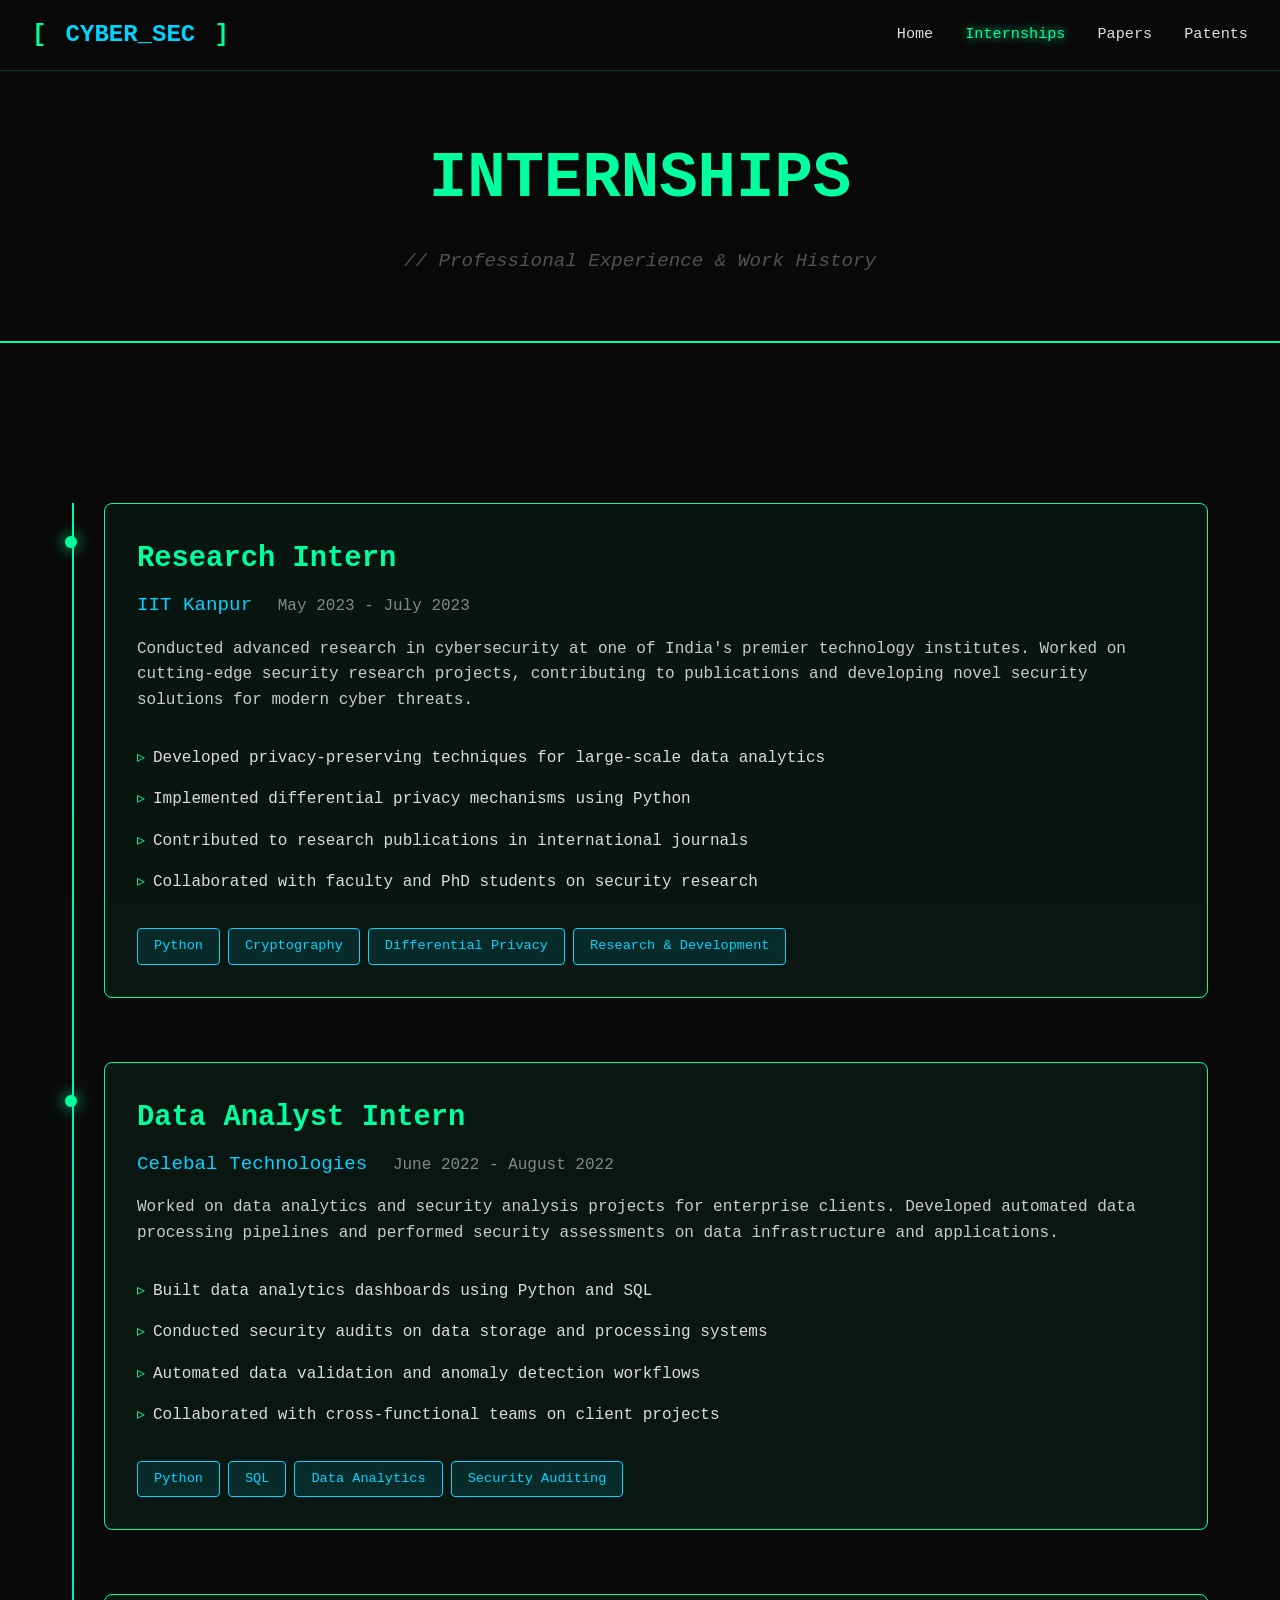
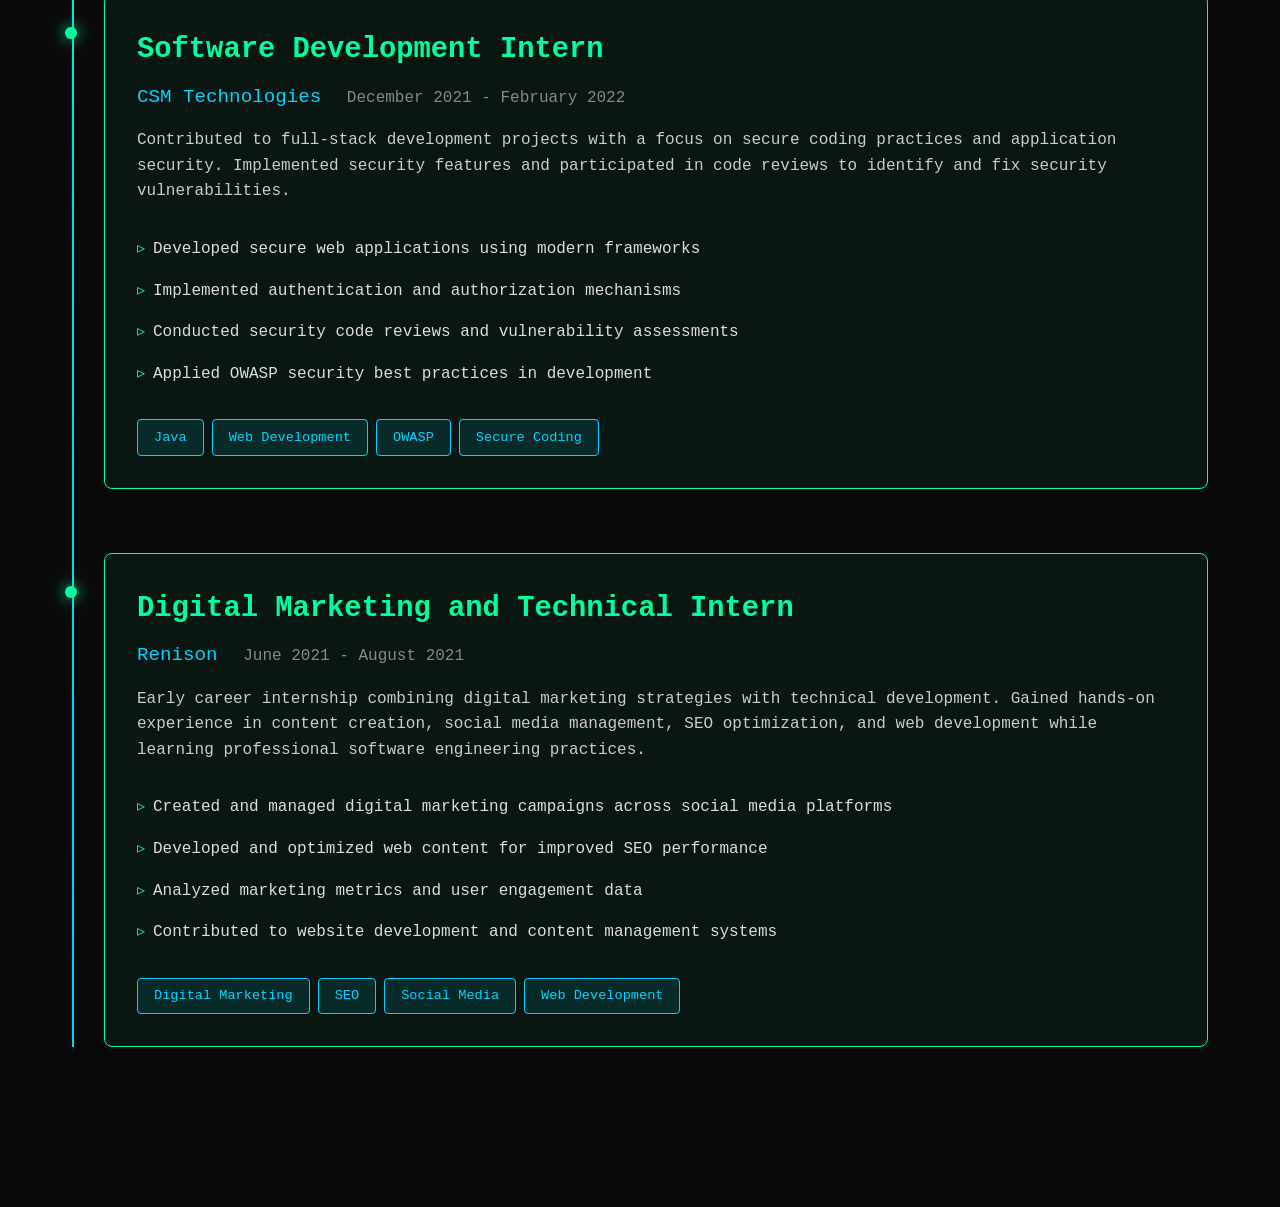
==== commit 43376f1f: "Build Portfolio Content and Layout Updated! The internship is now titled **"Digital Marketing and Te" ====
--- a/internships.html
+++ b/internships.html
@@ -265,27 +265,27 @@
 
                     <div class="experience-item">
                         <div class="experience-header">
-                            <h3 class="experience-title">Technical Intern</h3>
+                            <h3 class="experience-title">Digital Marketing and Technical Intern</h3>
                             <span class="experience-company">Renison</span>
                             <span class="experience-date">June 2021 - August 2021</span>
                         </div>
                         <div class="experience-description">
                             <p>
-                                Early career internship focused on learning software development fundamentals,
-                                security principles, and professional software engineering practices. Gained hands-on
-                                experience with various technologies and development methodologies.
+                                Early career internship combining digital marketing strategies with technical development. 
+                                Gained hands-on experience in content creation, social media management, SEO optimization, 
+                                and web development while learning professional software engineering practices.
                             </p>
                             <ul class="experience-highlights">
-                                <li><span class="bullet">▹</span>Developed software modules following industry best practices</li>
-                                <li><span class="bullet">▹</span>Participated in agile development processes and sprint planning</li>
-                                <li><span class="bullet">▹</span>Learned about secure software development lifecycle</li>
-                                <li><span class="bullet">▹</span>Contributed to documentation and testing efforts</li>
+                                <li><span class="bullet">▹</span>Created and managed digital marketing campaigns across social media platforms</li>
+                                <li><span class="bullet">▹</span>Developed and optimized web content for improved SEO performance</li>
+                                <li><span class="bullet">▹</span>Analyzed marketing metrics and user engagement data</li>
+                                <li><span class="bullet">▹</span>Contributed to website development and content management systems</li>
                             </ul>
                             <div class="experience-tech">
-                                <span class="tech-tag">Software Development</span>
-                                <span class="tech-tag">Agile Methodology</span>
-                                <span class="tech-tag">Testing</span>
-                                <span class="tech-tag">Documentation</span>
+                                <span class="tech-tag">Digital Marketing</span>
+                                <span class="tech-tag">SEO</span>
+                                <span class="tech-tag">Social Media</span>
+                                <span class="tech-tag">Web Development</span>
                             </div>
                         </div>
                     </div>
--- a/css/style.css
+++ b/css/style.css
@@ -55,6 +55,8 @@
     backdrop-filter: blur(10px);
     border-bottom: 1px solid rgba(0, 255, 159, 0.2);
     z-index: 100;
+    transition: transform 0.3s ease-in-out;
+    will-change: transform;
 }
 
 .nav-container {
@@ -93,6 +95,7 @@
     font-size: 0.95rem;
     transition: all 0.3s ease;
     position: relative;
+    outline: none;
 }
 
 .nav-link::after {
@@ -106,12 +109,19 @@
     transition: width 0.3s ease;
 }
 
-.nav-link:hover {
-    color: #00ff9f;
-}
-
-.nav-link:hover::after {
+.nav-link:hover,
+.nav-link:focus {
+    color: #00ff9f;
+}
+
+.nav-link:hover::after,
+.nav-link:focus::after {
     width: 100%;
+}
+
+.nav-link:focus {
+    box-shadow: 0 0 0 2px rgba(0, 255, 159, 0.3);
+    border-radius: 2px;
 }
 
 .hero-section {
@@ -146,19 +156,28 @@
     left: 0;
     width: 100%;
     height: 100%;
+    opacity: 0;
+    transition: opacity 0.3s ease;
+}
+
+.glitch:hover::before,
+.glitch:hover::after,
+.glitch.glitch-active::before,
+.glitch.glitch-active::after {
+    opacity: 1;
 }
 
 .glitch::before {
     left: 2px;
     text-shadow: -2px 0 #00d4ff;
-    clip: rect(24px, 550px, 90px, 0);
+    clip: rect(24px, 9999px, 90px, 0);
     animation: glitch-anim 3s infinite linear alternate-reverse;
 }
 
 .glitch::after {
     left: -2px;
     text-shadow: -2px 0 #ff00de;
-    clip: rect(85px, 550px, 140px, 0);
+    clip: rect(85px, 9999px, 140px, 0);
     animation: glitch-anim 2s infinite linear alternate-reverse;
 }
 
@@ -231,12 +250,44 @@
     font-size: 1.1rem;
     font-weight: bold;
     transition: all 0.3s ease;
-}
-
-.cta-button:hover {
+    position: relative;
+    overflow: hidden;
+}
+
+.cta-button::before {
+    content: '';
+    position: absolute;
+    top: 50%;
+    left: 50%;
+    width: 0;
+    height: 0;
+    border-radius: 50%;
+    background: rgba(0, 255, 159, 0.3);
+    transform: translate(-50%, -50%);
+    transition: width 0.6s ease, height 0.6s ease;
+}
+
+.cta-button:hover::before {
+    width: 300px;
+    height: 300px;
+}
+
+.cta-button:hover,
+.cta-button:focus {
     background: #00ff9f;
     color: #0a0a0a;
-    box-shadow: 0 0 20px rgba(0, 255, 159, 0.5);
+    box-shadow: 0 0 20px rgba(0, 255, 159, 0.5), 0 0 40px rgba(0, 255, 159, 0.3);
+    transform: scale(1.05);
+    outline: none;
+}
+
+.cta-button:focus {
+    box-shadow: 0 0 0 3px rgba(0, 255, 159, 0.3), 0 0 20px rgba(0, 255, 159, 0.5);
+}
+
+.cta-button span {
+    position: relative;
+    z-index: 1;
 }
 
 .cta-bracket {
@@ -289,11 +340,29 @@
     border: 1px solid #00ff9f;
     border-radius: 8px;
     transition: all 0.3s ease;
+    position: relative;
+    overflow: hidden;
+}
+
+.stat-item::before {
+    content: '';
+    position: absolute;
+    top: 0;
+    left: -100%;
+    width: 100%;
+    height: 100%;
+    background: linear-gradient(90deg, transparent, rgba(0, 255, 159, 0.2), transparent);
+    transition: left 0.5s ease;
+}
+
+.stat-item:hover::before {
+    left: 100%;
 }
 
 .stat-item:hover {
-    transform: translateY(-5px);
+    transform: translateY(-5px) scale(1.05);
     box-shadow: 0 10px 30px rgba(0, 255, 159, 0.3);
+    will-change: transform, box-shadow;
 }
 
 .stat-value {
@@ -320,12 +389,20 @@
     border-radius: 8px;
     padding: 2rem;
     transition: all 0.3s ease;
+    opacity: 0;
+    transform: translateY(30px) scale(0.95);
+}
+
+.project-card.card-visible {
+    opacity: 1;
+    transform: translateY(0) scale(1);
 }
 
 .project-card:hover {
-    transform: translateY(-5px);
+    transform: translateY(-5px) scale(1.02);
     background: rgba(0, 255, 159, 0.1);
     box-shadow: 0 10px 40px rgba(0, 255, 159, 0.2);
+    will-change: transform, box-shadow;
 }
 
 .project-header {
@@ -385,11 +462,19 @@
     border-radius: 8px;
     padding: 2rem;
     transition: all 0.3s ease;
+    opacity: 0;
+    transform: translateY(30px) scale(0.95);
+}
+
+.skill-category.card-visible {
+    opacity: 1;
+    transform: translateY(0) scale(1);
 }
 
 .skill-category:hover {
-    transform: translateY(-5px);
+    transform: translateY(-5px) scale(1.02);
     box-shadow: 0 10px 30px rgba(0, 255, 159, 0.2);
+    will-change: transform, box-shadow;
 }
 
 .category-title {
@@ -477,11 +562,35 @@
     padding: 2rem;
     text-align: center;
     transition: all 0.3s ease;
+    position: relative;
+    overflow: hidden;
+}
+
+.contact-item::after {
+    content: '';
+    position: absolute;
+    top: -50%;
+    right: -50%;
+    bottom: -50%;
+    left: -50%;
+    background: linear-gradient(to bottom, transparent, rgba(0, 255, 159, 0.1), transparent);
+    transform: rotate(45deg) translateX(-100%);
+    transition: transform 0.6s ease;
+}
+
+.contact-item:hover::after {
+    transform: rotate(45deg) translateX(100%);
 }
 
 .contact-item:hover {
-    transform: translateY(-5px);
-    box-shadow: 0 10px 30px rgba(0, 255, 159, 0.2);
+    transform: translateY(-5px) scale(1.03);
+    box-shadow: 0 10px 30px rgba(0, 255, 159, 0.2), 0 0 20px rgba(0, 255, 159, 0.1);
+    border-color: #00d4ff;
+}
+
+.contact-item > * {
+    position: relative;
+    z-index: 1;
 }
 
 .contact-icon {
@@ -499,11 +608,19 @@
     color: #00d4ff;
     text-decoration: none;
     transition: all 0.3s ease;
-}
-
-.contact-link:hover {
+    outline: none;
+    border-radius: 2px;
+}
+
+.contact-link:hover,
+.contact-link:focus {
     color: #00ff9f;
     text-shadow: 0 0 10px #00ff9f;
+}
+
+.contact-link:focus {
+    box-shadow: 0 0 0 2px rgba(0, 255, 159, 0.3);
+    padding: 2px;
 }
 
 .contact-terminal {
@@ -562,10 +679,34 @@
 .section {
     padding: 6rem 0;
     min-height: 100vh;
+    opacity: 0;
+    transform: translateY(30px);
+    transition: opacity 0.8s ease-out, transform 0.8s ease-out;
+}
+
+.section.section-visible {
+    opacity: 1;
+    transform: translateY(0);
 }
 
 .section-dark {
     background-color: #0f0f0f;
+}
+
+.hero-section {
+    opacity: 0;
+    animation: fadeInUp 1s ease-out 0.2s forwards;
+}
+
+@keyframes fadeInUp {
+    from {
+        opacity: 0;
+        transform: translateY(30px);
+    }
+    to {
+        opacity: 1;
+        transform: translateY(0);
+    }
 }
 
 .nav-link.active {
@@ -617,6 +758,13 @@
     border: 1px solid #00ff9f;
     border-radius: 8px;
     transition: all 0.3s ease;
+    opacity: 0;
+    transform: translateX(-30px);
+}
+
+.experience-item.item-visible {
+    opacity: 1;
+    transform: translateX(0);
 }
 
 .experience-item::before {
@@ -693,11 +841,16 @@
     font-size: 0.85rem;
     color: #00d4ff;
     transition: all 0.3s ease;
+    cursor: default;
+    position: relative;
 }
 
 .tech-tag:hover {
     background: rgba(0, 212, 255, 0.2);
-    box-shadow: 0 0 10px rgba(0, 212, 255, 0.5);
+    box-shadow: 0 0 10px rgba(0, 212, 255, 0.5), 0 0 20px rgba(0, 212, 255, 0.2);
+    transform: translateY(-2px);
+    border-color: #00ff9f;
+    color: #00ff9f;
 }
 
 .papers-grid {
@@ -712,12 +865,30 @@
     border-radius: 8px;
     padding: 2rem;
     transition: all 0.3s ease;
+    position: relative;
+    overflow: hidden;
+}
+
+.paper-card::before {
+    content: '';
+    position: absolute;
+    top: 0;
+    left: -100%;
+    width: 100%;
+    height: 100%;
+    background: linear-gradient(90deg, transparent, rgba(0, 255, 159, 0.1), transparent);
+    transition: left 0.5s ease;
+}
+
+.paper-card:hover::before {
+    left: 100%;
 }
 
 .paper-card:hover {
-    transform: translateY(-5px);
+    transform: translateY(-5px) scale(1.01);
     background: rgba(0, 255, 159, 0.1);
     box-shadow: 0 10px 40px rgba(0, 255, 159, 0.2);
+    border-color: #00d4ff;
 }
 
 .paper-header {
@@ -830,8 +1001,9 @@
 
 .patent-item:hover {
     background: rgba(0, 255, 159, 0.1);
-    box-shadow: 0 0 40px rgba(0, 255, 159, 0.2);
+    box-shadow: 0 0 40px rgba(0, 255, 159, 0.2), 0 0 20px rgba(0, 212, 255, 0.1);
     border-color: #00d4ff;
+    transform: scale(1.01);
 }
 
 .patent-header {
@@ -951,9 +1123,54 @@
     text-shadow: 0 0 10px #00ff9f;
 }
 
+::-webkit-scrollbar {
+    width: 10px;
+}
+
+::-webkit-scrollbar-track {
+    background: #0a0a0a;
+    border-left: 1px solid rgba(0, 255, 159, 0.1);
+}
+
+::-webkit-scrollbar-thumb {
+    background: linear-gradient(180deg, #00ff9f, #00d4ff);
+    border-radius: 5px;
+}
+
+::-webkit-scrollbar-thumb:hover {
+    background: linear-gradient(180deg, #00d4ff, #00ff9f);
+    box-shadow: 0 0 10px rgba(0, 255, 159, 0.5);
+}
+
+html {
+    scroll-behavior: smooth;
+}
+
+@media (prefers-reduced-motion: reduce) {
+    *,
+    *::before,
+    *::after {
+        animation-duration: 0.01ms !important;
+        animation-iteration-count: 1 !important;
+        transition-duration: 0.01ms !important;
+    }
+}
+
+.nav-link,
+.project-card,
+.skill-category,
+.stat-item,
+.contact-item {
+    will-change: auto;
+}
+
 @media (max-width: 768px) {
     .page-title {
         font-size: 2.5rem;
+    }
+    
+    .hero-title {
+        font-size: 3rem;
     }
     
     .papers-grid {
@@ -973,4 +1190,12 @@
         align-items: flex-start;
         gap: 0.5rem;
     }
-}
+    
+    .nav-menu {
+        gap: 1rem;
+    }
+    
+    .section {
+        padding: 4rem 0;
+    }
+}
